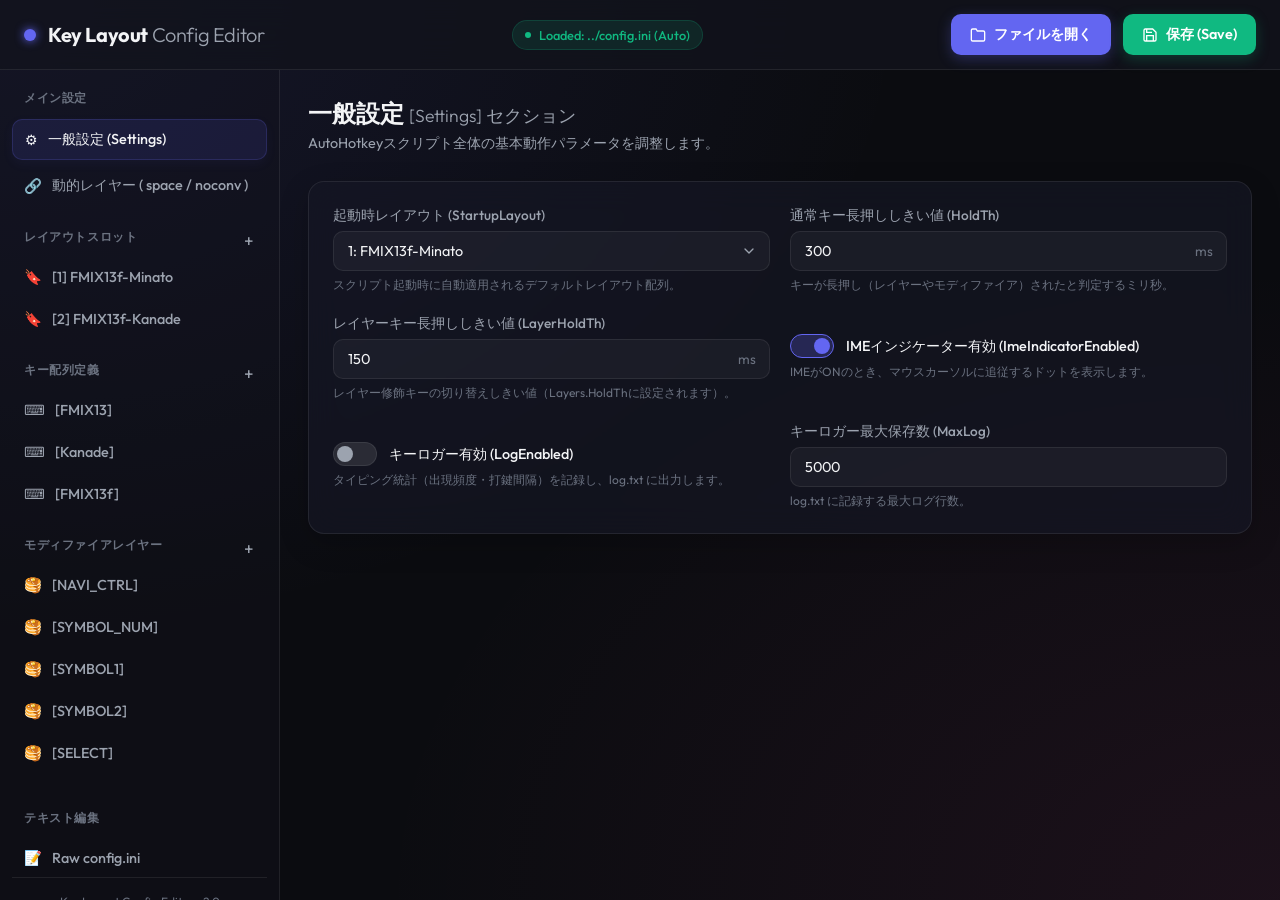
==== ui/index.html @ f4c1fbda "feat: add web-based configuration UI with INI parsing and persistence capabilities" ====
<!DOCTYPE html>
<html lang="ja">
<head>
    <meta charset="UTF-8">
    <meta name="viewport" content="width=device-width, initial-scale=1.0">
    <title>Key Layout Config Editor</title>
    <link rel="stylesheet" href="style.css">
    <!-- Google Fonts -->
    <link rel="preconnect" href="https://fonts.googleapis.com">
    <link rel="preconnect" href="https://fonts.gstatic.com" crossorigin>
    <link href="https://fonts.googleapis.com/css2?family=Outfit:wght@300;400;500;600;700&family=JetBrains+Mono:wght@400;500&display=swap" rel="stylesheet">
</head>
<body>
    <div class="app-container">
        <!-- Top Navigation Bar -->
        <header class="app-header">
            <div class="brand">
                <span class="logo-dot"></span>
                <h1>Key Layout <span>Config Editor</span></h1>
            </div>
            <div class="file-status-bar">
                <span class="status-indicator warning" id="file-status">ファイルが読み込まれていません</span>
            </div>
            <div class="actions">
                <button id="btn-open-file" class="btn primary">
                    <svg width="16" height="16" viewBox="0 0 24 24" fill="none" stroke="currentColor" stroke-width="2"><path d="M22 19a2 2 0 0 1-2 2H4a2 2 0 0 1-2-2V5a2 2 0 0 1 2-2h5l2 3h9a2 2 0 0 1 2 2z"></path></svg>
                    ファイルを開く
                </button>
                <button id="btn-save-file" class="btn success">
                    <svg width="16" height="16" viewBox="0 0 24 24" fill="none" stroke="currentColor" stroke-width="2"><path d="M19 21H5a2 2 0 0 1-2-2V5a2 2 0 0 1 2-2h11l5 5v11a2 2 0 0 1-2 2z"></path><polyline points="17 21 17 13 7 13 7 21"></polyline><polyline points="7 3 7 8 15 8"></polyline></svg>
                    保存 (Save)
                </button>
                <input type="file" id="file-input-fallback" accept=".ini" style="display: none;">
            </div>
        </header>

        <!-- Main Layout -->
        <div class="main-layout">
            <!-- Sidebar -->
            <aside class="sidebar">
                <nav class="nav-menu">
                    <div class="menu-section">
                        <h3>メイン設定</h3>
                        <a href="#settings" class="nav-item active" data-panel="panel-settings">
                            <span class="icon">⚙️</span> 一般設定 (Settings)
                        </a>
                        <a href="#dynamic-layers" class="nav-item" data-panel="panel-dynamic-layers">
                            <span class="icon">🔗</span> 動的レイヤー ( space / noconv )
                        </a>
                    </div>
                    
                    <div class="menu-section">
                        <div class="section-header">
                            <h3>レイアウトスロット</h3>
                            <button id="btn-add-layout-slot" class="btn-icon-add" title="スロットの追加">+</button>
                        </div>
                        <div id="layout-slots-list" class="slots-list">
                            <!-- Slots will be added dynamically here -->
                            <div class="no-data">ファイル未読込</div>
                        </div>
                    </div>

                    <div class="menu-section">
                        <div class="section-header">
                            <h3>キー配列定義</h3>
                            <button id="btn-add-layout" class="btn-icon-add" title="配列の追加">+</button>
                        </div>
                        <div id="key-layouts-list" class="slots-list">
                            <!-- Layout sections will be added dynamically here -->
                            <div class="no-data">ファイル未読込</div>
                        </div>
                    </div>

                    <div class="menu-section">
                        <div class="section-header">
                            <h3>モディファイアレイヤー</h3>
                            <button id="btn-add-layer" class="btn-icon-add" title="レイヤーの追加">+</button>
                        </div>
                        <div id="layer-maps-list" class="slots-list">
                            <!-- Layers will be added dynamically here -->
                            <div class="no-data">ファイル未読込</div>
                        </div>
                    </div>

                    <div class="menu-section">
                        <h3>テキスト編集</h3>
                        <a href="#raw" class="nav-item" data-panel="panel-raw">
                            <span class="icon">📝</span> Raw config.ini
                        </a>
                    </div>
                </nav>
                <div class="sidebar-footer">
                    <p>Key Layout Config Editor v2.0</p>
                </div>
            </aside>

            <!-- Content Area -->
            <main class="content-area">
                
                <!-- PANEL: General Settings -->
                <section id="panel-settings" class="content-panel active">
                    <div class="panel-header">
                        <h2>一般設定 <span>[Settings] セクション</span></h2>
                        <p>AutoHotkeyスクリプト全体の基本動作パラメータを調整します。</p>
                    </div>
                    <div class="card">
                        <div class="form-grid">
                            <div class="form-group">
                                <label for="setting-startup-layout">起動時レイアウト (StartupLayout)</label>
                                <select id="setting-startup-layout" class="form-control">
                                    <!-- Populated dynamically -->
                                </select>
                                <span class="help-text">スクリプト起動時に自動適用されるデフォルトレイアウト配列。</span>
                            </div>
                            <div class="form-group">
                                <label for="setting-hold-th">通常キー長押ししきい値 (HoldTh)</label>
                                <div class="input-with-unit">
                                    <input type="number" id="setting-hold-th" class="form-control" min="50" max="1000" step="10">
                                    <span class="unit">ms</span>
                                </div>
                                <span class="help-text">キーが長押し（レイヤーやモディファイア）されたと判定するミリ秒。</span>
                            </div>
                            <div class="form-group">
                                <label for="setting-layer-hold-th">レイヤーキー長押ししきい値 (LayerHoldTh)</label>
                                <div class="input-with-unit">
                                    <input type="number" id="setting-layer-hold-th" class="form-control" min="50" max="1000" step="10">
                                    <span class="unit">ms</span>
                                </div>
                                <span class="help-text">レイヤー修飾キーの切り替えしきい値（Layers.HoldThに設定されます）。</span>
                            </div>
                            <div class="form-group toggle-group">
                                <div class="toggle-control">
                                    <label class="switch">
                                        <input type="checkbox" id="setting-ime-indicator">
                                        <span class="slider round"></span>
                                    </label>
                                    <span class="toggle-label">IMEインジケーター有効 (ImeIndicatorEnabled)</span>
                                </div>
                                <span class="help-text">IMEがONのとき、マウスカーソルに追従するドットを表示します。</span>
                            </div>
                            <div class="form-group toggle-group">
                                <div class="toggle-control">
                                    <label class="switch">
                                        <input type="checkbox" id="setting-log-enabled">
                                        <span class="slider round"></span>
                                    </label>
                                    <span class="toggle-label">キーロガー有効 (LogEnabled)</span>
                                </div>
                                <span class="help-text">タイピング統計（出現頻度・打鍵間隔）を記録し、log.txt に出力します。</span>
                            </div>
                            <div class="form-group">
                                <label for="setting-max-log">キーロガー最大保存数 (MaxLog)</label>
                                <input type="number" id="setting-max-log" class="form-control" min="100" max="100000">
                                <span class="help-text">log.txt に記録する最大ログ行数。</span>
                            </div>
                        </div>
                    </div>
                </section>

                <!-- PANEL: Dynamic Layers -->
                <section id="panel-dynamic-layers" class="content-panel">
                    <div class="panel-header">
                        <h2>動的レイヤー設定</h2>
                        <p>[Settings] セクションでの、各モディファイアキーとカスタムレイヤーとの紐付けを設定します。</p>
                    </div>
                    <div class="card">
                        <div class="info-alert">
                            ここで設定された修飾キー（space等）を長押ししている間、割り当てられたカスタムレイヤーの配列が動的に適用されます。
                        </div>
                        <div class="table-container">
                            <table class="data-table">
                                <thead>
                                    <tr>
                                        <th>修飾キー</th>
                                        <th>割り当てカスタムレイヤー</th>
                                        <th>操作</th>
                                    </tr>
                                </thead>
                                <tbody id="dynamic-layers-table-body">
                                    <!-- Populated dynamically: space, noconv, conv, tab, f13, f14 -->
                                </tbody>
                            </table>
                        </div>
                    </div>
                </section>

                <!-- PANEL: Layout Slot Editor -->
                <section id="panel-slot" class="content-panel">
                    <div class="panel-header-action">
                        <div>
                            <h2 id="slot-title">レイアウトスロット設定</h2>
                            <p>スロットの表示名と、使用するレイアウト定義セクションを紐付けます。</p>
                        </div>
                        <button id="btn-delete-slot" class="btn danger btn-sm">このスロットを削除</button>
                    </div>

                    <div class="card">
                        <div class="form-grid">
                            <div class="form-group">
                                <label for="slot-name-input">スロット名 (Name)</label>
                                <input type="text" id="slot-name-input" class="form-control">
                                <span class="help-text">メニューやOSDに表示されるレイアウトの識別名。</span>
                            </div>
                            <div class="form-group">
                                <label for="slot-layout-select">IME OFF 時のキー配列定義 (Layout)</label>
                                <select id="slot-layout-select" class="form-control"></select>
                                <span class="help-text">英数モード（IME OFF）のときに適用されるキー配列セクション。</span>
                            </div>
                            <div class="form-group">
                                <label for="slot-layout-ime-select">IME ON 時のキー配列定義 (LayoutIME)</label>
                                <select id="slot-layout-ime-select" class="form-control"></select>
                                <span class="help-text">かな入力モード（IME ON）のときに適用されるキー配列セクション。空欄時はIME OFFと同じ定義を使用します。</span>
                            </div>
                        </div>
                    </div>
                </section>

                <!-- PANEL: Layout Config Editor -->
                <section id="panel-layout" class="content-panel">
                    <div class="panel-header-action">
                        <div>
                            <h2 id="layout-title">キー配列定義</h2>
                            <p>4段のキー配列、Shift状態の配列、同時押し（コンビネーション）などを定義します。</p>
                        </div>
                        <div class="action-buttons-group" style="display: flex; gap: 8px;">
                            <button id="btn-import-layout" class="btn secondary btn-sm">レイアウト読み込み (.klt)</button>
                            <button id="btn-export-layout" class="btn secondary btn-sm">レイアウト保存 (.klt)</button>
                            <button id="btn-delete-layout" class="btn danger btn-sm">この配列定義を削除</button>
                        </div>
                    </div>
                    <input type="file" id="layout-file-input" accept=".klt" style="display: none;">

                    <!-- Layout Info Card -->
                    <div class="card layout-info-card">
                        <div class="form-row">
                            <div class="form-group">
                                <label for="layout-section-name-input">セクション名</label>
                                <input type="text" id="layout-section-name-input" class="form-control font-mono">
                                <span class="help-text">config.ini 内のセクション名。英数字のみ。変更すると関連するスロットの紐付けも自動更新されます。</span>
                            </div>
                        </div>
                    </div>

                    <!-- Keyboard Visualizer Panel -->
                    <div class="visualizer-container">
                        <div class="visualizer-header">
                            <div class="visualizer-tabs">
                                <h3 id="visual-keyboard-sec-title" class="tab-btn active">配列プレビュー</h3>
                            </div>
                            <div class="keyboard-controls">
                                <label class="checkbox-control">
                                    <input type="checkbox" id="keyboard-shift-toggle">
                                    <span class="checkbox-label">Shift キー押下状態 (S00〜S03)</span>
                                </label>
                            </div>
                        </div>

                        <!-- Keyboard Body -->
                        <div class="keyboard-outer">
                            <div class="keyboard-mode-indicator">
                                LKey 動作モード (Mode): 
                                <select id="layout-mode-select" class="select-inline">
                                    <option value="0">Mode 0: 長押し無効 (単入力)</option>
                                    <option value="1">Mode 1: 置換モード (短押しでリマップ、長押しでShift再入力)</option>
                                    <option value="4">Mode 4: コンビネーション優先モード (短押しでリマップ、長押しで修飾)</option>
                                </select>
                            </div>
                            <div id="virtual-keyboard" class="keyboard">
                                <!-- Keyboard keys will be rendered here -->
                            </div>
                        </div>

                        <!-- Key Editor (Appears when a key is clicked) -->
                        <div class="key-editor-card card" id="key-editor">
                            <div class="key-editor-header">
                                <h3>キー設定: <span id="key-editor-physical-key">-</span></h3>
                                <span class="key-status-badge" id="key-editor-status-badge">Row Mapping</span>
                            </div>
                            <div class="key-editor-body">
                                <div class="form-group">
                                    <label for="key-mapping-value">マップ先出力 (キー名/ショートカット)</label>
                                    <div class="input-action-group">
                                        <input type="text" id="key-mapping-value" class="form-control text-center font-mono" placeholder="文字または {Left}, ^c など">
                                        <button id="btn-clear-key-mapping" class="btn secondary">クリア</button>
                                    </div>
                                    <div class="help-text">
                                        物理キーを押した際に送信するキーやコマンドを指定します。<br>
                                        例： <code>a</code> (そのまま入力), <code>{Left}</code> (矢印キー), <code>^c</code> (Ctrl+C), <code>+a</code> (Shift+A), <code>{none}</code> (無効化)
                                    </div>
                                </div>
                                <div class="override-controls">
                                    <label class="checkbox-control">
                                        <input type="checkbox" id="key-override-toggle">
                                        <span class="checkbox-label">この物理キーを個別オーバーライドする (例: <code>e=r</code>)</span>
                                    </label>
                                    <span class="help-text">行配列(L00-L03)からではなく、セクションに直接個別記述として登録します。</span>
                                </div>
                            </div>
                        </div>
                    </div>

                    <!-- Mode 4 Combinations & Layout Overrides -->
                    <div class="row-layout">
                        <!-- Mode 4 Combinations -->
                        <div class="col card flex-1">
                            <div class="card-header">
                                <h3>同時押し定義 (Combination) <span>[Mode 4用]</span></h3>
                                <button id="btn-add-combination" class="btn success btn-xs">+ 追加</button>
                            </div>
                            <div class="table-container compact">
                                <table class="data-table">
                                    <thead>
                                        <tr>
                                            <th>キーの組み合わせ (物理)</th>
                                            <th>出力文字列</th>
                                            <th>操作</th>
                                        </tr>
                                    </thead>
                                    <tbody id="combinations-table-body">
                                        <!-- Dynamic rows -->
                                    </tbody>
                                </table>
                            </div>
                        </div>

                        <!-- All Layout Key Overrides (Text representation) -->
                        <div class="col card flex-1">
                            <div class="card-header">
                                <h3>個別キー・特殊キーのオーバーライド一覧</h3>
                            </div>
                            <div class="table-container compact">
                                <table class="data-table">
                                    <thead>
                                        <tr>
                                            <th>物理キー</th>
                                            <th>状態</th>
                                            <th>マップ先</th>
                                            <th>操作</th>
                                        </tr>
                                    </thead>
                                    <tbody id="overrides-table-body">
                                        <!-- Dynamic rows -->
                                    </tbody>
                                </table>
                            </div>
                        </div>
                    </div>
                </section>

                <!-- PANEL: Layer Map Editor -->
                <section id="panel-layer" class="content-panel">
                    <div class="panel-header-action">
                        <div>
                            <h2 id="layer-title-name">モディファイアレイヤー設定</h2>
                            <p>修飾キー（F13やSpaceなど）を押し下げている間のキーリマップを定義します。</p>
                        </div>
                        <button id="btn-delete-layer" class="btn danger btn-sm">このレイヤーを削除</button>
                    </div>

                    <!-- Layer Info Card -->
                    <div class="card layout-info-card" style="margin-bottom: 20px;">
                        <div class="form-row">
                            <div class="form-group">
                                <label for="layer-section-name-input">レイヤーセクション名</label>
                                <input type="text" id="layer-section-name-input" class="form-control font-mono">
                                <span class="help-text">config.ini 内のセクション名。変更すると関連する Settings の動的レイヤー割り当ても自動更新されます。</span>
                            </div>
                        </div>
                    </div>

                    <div class="layer-editor-layout">
                        <!-- Key Maps List inside the layer -->
                        <div class="card flex-1">
                            <div class="card-header">
                                <h3>キーマッピング一覧</h3>
                                <button id="btn-add-layer-map" class="btn success btn-xs">+ 追加</button>
                            </div>
                            <div class="table-container">
                                <table class="data-table">
                                    <thead>
                                        <tr>
                                            <th>物理キー (QWERTY)</th>
                                            <th>送信キー・マクロ</th>
                                            <th>操作</th>
                                        </tr>
                                    </thead>
                                    <tbody id="layer-maps-table-body">
                                        <!-- Dynamic rows -->
                                    </tbody>
                                </table>
                            </div>
                        </div>

                        <!-- Keyboard helper for visual mapping -->
                        <div class="card flex-1">
                            <div class="card-header">
                                <h3>キー配置プレビュー (レイヤー適用時)</h3>
                            </div>
                            <p class="help-text">レイヤー適用時のキー割り当てを可視化します。キーをクリックするとマッピングを即座に作成/編集できます。</p>
                            <div id="layer-virtual-keyboard" class="keyboard compact-keyboard">
                                <!-- Rendered dynamically -->
                            </div>
                        </div>
                    </div>
                </section>

                <!-- PANEL: Raw text config.ini -->
                <section id="panel-raw" class="content-panel">
                    <div class="panel-header">
                        <h2>Raw config.ini エディタ</h2>
                        <p>設定ファイルの生のテキストデータを直接表示・編集できます。</p>
                    </div>
                    <div class="card flex-fill-column">
                        <textarea id="raw-textarea" class="font-mono raw-editor" spellcheck="false" placeholder="config.ini のテキストがここに表示されます..."></textarea>
                        <div class="raw-actions">
                            <button id="btn-apply-raw" class="btn primary">変更をビジュアル表示に適用</button>
                            <span class="help-text">※ ここでの編集内容は、「適用」ボタンを押すとUI上に反映されます。</span>
                        </div>
                    </div>
                </section>

            </main>
        </div>
    </div>

    <!-- MODAL: Add Layout Slot -->
    <div class="modal-backdrop" id="modal-add-layout-slot">
        <div class="modal">
            <div class="modal-header">
                <h3>レイアウトスロットの追加</h3>
                <span class="modal-close" onclick="closeModal('modal-add-layout-slot')">&times;</span>
            </div>
            <div class="modal-body">
                <div class="form-group">
                    <label for="add-slot-name">スロット表示名</label>
                    <input type="text" id="add-slot-name" class="form-control" placeholder="例: Qwerty (Custom)">
                </div>
                <div class="form-group">
                    <label for="add-slot-layout">IME OFF用レイアウト配列定義</label>
                    <select id="add-slot-layout" class="form-control">
                        <!-- Populated with Layout sections -->
                    </select>
                </div>
                <div class="form-group">
                    <label for="add-slot-layout-ime">IME ON用レイアウト配列定義（任意）</label>
                    <select id="add-slot-layout-ime" class="form-control">
                        <!-- Populated with Layout sections -->
                    </select>
                </div>
            </div>
            <div class="modal-footer">
                <button class="btn secondary" onclick="closeModal('modal-add-layout-slot')">キャンセル</button>
                <button class="btn success" id="btn-add-layout-slot-confirm">追加する</button>
            </div>
        </div>
    </div>

    <!-- MODAL: Add Layout Section -->
    <div class="modal-backdrop" id="modal-add-layout">
        <div class="modal">
            <div class="modal-header">
                <h3>新規キー配列定義の追加</h3>
                <span class="modal-close" onclick="closeModal('modal-add-layout')">&times;</span>
            </div>
            <div class="modal-body">
                <div class="form-group">
                    <label for="add-layout-section-name">レイアウトセクション名</label>
                    <input type="text" id="add-layout-section-name" class="form-control" placeholder="例: CustomLayout">
                    <span class="help-text">config.ini 内でキーマップ定義を保存するセクション名です（アルファベットのみ）。</span>
                </div>
                <div class="form-group">
                    <label for="add-layout-template">初期配置テンプレート</label>
                    <select id="add-layout-template" class="form-control">
                        <option value="qwerty">Qwerty配列</option>
                        <option value="fmix13">FMIX13 配列風 (JIS)</option>
                        <option value="kanade">かな入力 (Kanade) 風</option>
                    </select>
                </div>
            </div>
            <div class="modal-footer">
                <button class="btn secondary" onclick="closeModal('modal-add-layout')">キャンセル</button>
                <button class="btn success" id="btn-add-layout-confirm">追加する</button>
            </div>
        </div>
    </div>

    <!-- MODAL: Add Custom Layer -->
    <div class="modal-backdrop" id="modal-add-layer">
        <div class="modal">
            <div class="modal-header">
                <h3>新規カスタムレイヤーの追加</h3>
                <span class="modal-close" onclick="closeModal('modal-add-layer')">&times;</span>
            </div>
            <div class="modal-body">
                <div class="form-group">
                    <label for="add-layer-name">レイヤーセクション名</label>
                    <input type="text" id="add-layer-name" class="form-control" placeholder="例: MY_NAV_LAYER">
                    <span class="help-text"><code>[Settings]</code> で割り当てたり、レイアウトから参照したりできるセクション名になります。</span>
                </div>
                <div class="form-group">
                    <label for="add-layer-template">初期マッピングテンプレート</label>
                    <select id="add-layer-template" class="form-control">
                        <option value="empty">空のレイヤー</option>
                        <option value="navi">NAVI_CTRL (h,j,k,l=カーソル等)</option>
                        <option value="shortcut">SHORTCUT_CTRL (a,s,c,v=コピペ等)</option>
                    </select>
                </div>
            </div>
            <div class="modal-footer">
                <button class="btn secondary" onclick="closeModal('modal-add-layer')">キャンセル</button>
                <button class="btn success" id="btn-add-layer-confirm">追加する</button>
            </div>
        </div>
    </div>

    <!-- MODAL: Add Combination Key -->
    <div class="modal-backdrop" id="modal-add-combination">
        <div class="modal">
            <div class="modal-header">
                <h3>同時押し定義の追加</h3>
                <span class="modal-close" onclick="closeModal('modal-add-combination')">&times;</span>
            </div>
            <div class="modal-body">
                <div class="form-row">
                    <div class="form-group flex-1">
                        <label for="add-comb-key1">修飾キー (物理)</label>
                        <select id="add-comb-key1" class="form-control font-mono">
                            <!-- Populated with lowercase physical keys -->
                        </select>
                    </div>
                    <div class="plus-sign">+</div>
                    <div class="form-group flex-1">
                        <label for="add-comb-key2">対象キー (物理)</label>
                        <select id="add-comb-key2" class="form-control font-mono">
                            <!-- Populated with lowercase physical keys -->
                        </select>
                    </div>
                </div>
                <div class="form-group mt-3">
                    <label for="add-comb-value">出力文字列</label>
                    <input type="text" id="add-comb-value" class="form-control font-mono" placeholder="例: areru">
                    <span class="help-text">同時押しされた際に送信する単語やマクロです。</span>
                </div>
            </div>
            <div class="modal-footer">
                <button class="btn secondary" onclick="closeModal('modal-add-combination')">キャンセル</button>
                <button class="btn success" id="btn-add-combination-confirm">追加する</button>
            </div>
        </div>
    </div>

    <script src="app.js"></script>
</body>
</html>
---- ui/style.css ----
/* ============================================================================
   DESIGN SYSTEM & CSS VARIABLES
   ============================================================================ */
:root {
    /* Color Palette */
    --bg-main: #0b0c10;
    --bg-surface: #12131c;
    --bg-card: rgba(22, 24, 38, 0.65);
    --border-color: rgba(255, 255, 255, 0.08);
    --border-glow: rgba(99, 102, 241, 0.2);
    
    --text-primary: #f3f4f6;
    --text-secondary: #9ca3af;
    --text-muted: #6b7280;
    
    --color-primary: #6366f1; /* Indigo */
    --color-primary-hover: #4f46e5;
    --color-primary-glow: rgba(99, 102, 241, 0.4);
    
    --color-success: #10b981; /* Emerald */
    --color-success-hover: #059669;
    --color-success-glow: rgba(16, 185, 129, 0.3);
    
    --color-danger: #ef4444; /* Rose */
    --color-danger-hover: #dc2626;
    --color-danger-glow: rgba(239, 68, 68, 0.3);
    
    --color-warning: #f59e0b; /* Amber */
    
    --font-sans: 'Outfit', 'Segoe UI', system-ui, -apple-system, sans-serif;
    --font-mono: 'JetBrains Mono', 'Courier New', Courier, monospace;
    
    /* Layout Variables */
    --sidebar-width: 280px;
    --header-height: 70px;
    --radius-sm: 6px;
    --radius-md: 10px;
    --radius-lg: 16px;
    --transition-speed: 0.2s;
    --backdrop-blur: 16px;
}

/* ============================================================================
   BASE STYLES
   ============================================================================ */
* {
    box-sizing: border-box;
    margin: 0;
    padding: 0;
}

body {
    font-family: var(--font-sans);
    background-color: var(--bg-main);
    color: var(--text-primary);
    overflow: hidden;
    height: 100vh;
    width: 100vw;
    -webkit-font-smoothing: antialiased;
    background-image: 
        radial-gradient(at 0% 0%, rgba(99, 102, 241, 0.12) 0px, transparent 50%),
        radial-gradient(at 100% 100%, rgba(236, 72, 153, 0.08) 0px, transparent 50%);
}

a {
    color: inherit;
    text-decoration: none;
}

input, select, textarea, button {
    font-family: inherit;
    color: inherit;
}

code, .font-mono {
    font-family: var(--font-mono);
    font-size: 0.9em;
    background-color: rgba(255, 255, 255, 0.06);
    padding: 2px 6px;
    border-radius: var(--radius-sm);
    color: #e0e7ff;
}

/* Custom Scrollbar */
::-webkit-scrollbar {
    width: 8px;
    height: 8px;
}

::-webkit-scrollbar-track {
    background: transparent;
}

::-webkit-scrollbar-thumb {
    background: rgba(255, 255, 255, 0.12);
    border-radius: 4px;
}

::-webkit-scrollbar-thumb:hover {
    background: rgba(255, 255, 255, 0.25);
}

/* ============================================================================
   LAYOUT & CONTAINER
   ============================================================================ */
.app-container {
    display: flex;
    flex-direction: column;
    height: 100vh;
    width: 100vw;
}

/* Header */
.app-header {
    height: var(--header-height);
    background-color: rgba(18, 19, 28, 0.8);
    backdrop-filter: blur(var(--backdrop-blur));
    border-bottom: 1px solid var(--border-color);
    display: flex;
    align-items: center;
    justify-content: space-between;
    padding: 0 24px;
    z-index: 10;
}

.brand {
    display: flex;
    align-items: center;
    gap: 12px;
}

.logo-dot {
    width: 12px;
    height: 12px;
    background-color: var(--color-primary);
    border-radius: 50%;
    box-shadow: 0 0 10px var(--color-primary);
}

.brand h1 {
    font-size: 1.25rem;
    font-weight: 700;
    letter-spacing: -0.02em;
}

.brand h1 span {
    font-weight: 300;
    color: var(--text-secondary);
}

.file-status-bar {
    display: flex;
    align-items: center;
}

.status-indicator {
    padding: 6px 12px;
    border-radius: 20px;
    font-size: 0.8rem;
    font-weight: 500;
    display: flex;
    align-items: center;
    gap: 8px;
}

.status-indicator.warning {
    background-color: rgba(245, 158, 11, 0.12);
    color: var(--color-warning);
    border: 1px solid rgba(245, 158, 11, 0.2);
}

.status-indicator.success {
    background-color: rgba(16, 185, 129, 0.12);
    color: var(--color-success);
    border: 1px solid rgba(16, 185, 129, 0.2);
}

.status-indicator::before {
    content: '';
    width: 6px;
    height: 6px;
    border-radius: 50%;
    background-color: currentColor;
}

.actions {
    display: flex;
    gap: 12px;
}

/* Main Layout */
.main-layout {
    display: flex;
    flex: 1;
    overflow: hidden;
}

/* Sidebar */
.sidebar {
    width: var(--sidebar-width);
    background-color: rgba(18, 19, 28, 0.4);
    border-right: 1px solid var(--border-color);
    display: flex;
    flex-direction: column;
    overflow-y: auto;
    padding: 20px 12px;
}

.nav-menu {
    display: flex;
    flex-direction: column;
    gap: 24px;
    flex: 1;
}

.menu-section {
    display: flex;
    flex-direction: column;
    gap: 6px;
}

.menu-section h3 {
    font-size: 0.75rem;
    font-weight: 600;
    color: var(--text-muted);
    text-transform: uppercase;
    letter-spacing: 0.05em;
    padding: 0 12px 6px 12px;
}

.section-header {
    display: flex;
    justify-content: space-between;
    align-items: center;
    padding-right: 8px;
}

.btn-icon-add {
    background: transparent;
    border: none;
    color: var(--text-secondary);
    font-size: 1.1rem;
    cursor: pointer;
    width: 20px;
    height: 20px;
    display: flex;
    align-items: center;
    justify-content: center;
    border-radius: 50%;
    transition: background var(--transition-speed);
}

.btn-icon-add:hover {
    background-color: rgba(255, 255, 255, 0.08);
    color: var(--text-primary);
}

.nav-item {
    display: flex;
    align-items: center;
    gap: 10px;
    padding: 10px 12px;
    border-radius: var(--radius-md);
    font-size: 0.9rem;
    font-weight: 500;
    color: var(--text-secondary);
    transition: all var(--transition-speed);
}

.nav-item:hover {
    color: var(--text-primary);
    background-color: rgba(255, 255, 255, 0.04);
}

.nav-item.active {
    color: var(--text-primary);
    background-color: rgba(99, 102, 241, 0.12);
    border: 1px solid rgba(99, 102, 241, 0.2);
    box-shadow: 0 4px 12px rgba(99, 102, 241, 0.06);
}

.slots-list {
    display: flex;
    flex-direction: column;
    gap: 4px;
    max-height: 220px;
    overflow-y: auto;
    padding-right: 4px;
}

.slots-list .no-data {
    font-size: 0.8rem;
    color: var(--text-muted);
    padding: 8px 12px;
    font-style: italic;
}

.sidebar-footer {
    padding-top: 16px;
    border-top: 1px solid var(--border-color);
    font-size: 0.75rem;
    color: var(--text-muted);
    text-align: center;
}

/* Content Area */
.content-area {
    flex: 1;
    overflow-y: auto;
    padding: 28px;
    display: flex;
    flex-direction: column;
    gap: 24px;
}

/* ============================================================================
   PANELS & COMPONENTS
   ============================================================================ */
.content-panel {
    display: none;
    flex-direction: column;
    gap: 20px;
}

.content-panel.active {
    display: flex;
}

.flex-fill-column {
    display: flex;
    flex-direction: column;
    flex: 1;
    min-height: 0;
}

.panel-header {
    margin-bottom: 8px;
}

.panel-header-action {
    display: flex;
    justify-content: space-between;
    align-items: flex-start;
    margin-bottom: 8px;
}

.panel-header h2, .panel-header-action h2 {
    font-size: 1.5rem;
    font-weight: 700;
    margin-bottom: 4px;
}

.panel-header h2 span, .panel-header-action h2 span {
    font-weight: 300;
    color: var(--text-secondary);
    font-size: 1.1rem;
}

.panel-header p, .panel-header-action p {
    font-size: 0.9rem;
    color: var(--text-secondary);
}

/* Card */
.card {
    background-color: var(--bg-card);
    backdrop-filter: blur(var(--backdrop-blur));
    border: 1px solid var(--border-color);
    border-radius: var(--radius-lg);
    padding: 24px;
    box-shadow: 0 10px 30px rgba(0, 0, 0, 0.2);
}

.card-header {
    display: flex;
    justify-content: space-between;
    align-items: center;
    margin-bottom: 16px;
    padding-bottom: 12px;
    border-bottom: 1px solid var(--border-color);
}

.card-header h3 {
    font-size: 1rem;
    font-weight: 600;
}

.card-header h3 span {
    font-weight: 300;
    font-size: 0.85rem;
    color: var(--text-secondary);
}

/* Forms */
.form-grid {
    display: grid;
    grid-template-columns: repeat(auto-fill, minmax(320px, 1fr));
    gap: 20px;
}

.form-row {
    display: flex;
    gap: 20px;
    margin-bottom: 16px;
}

.form-row .form-group {
    flex: 1;
}

.form-group {
    display: flex;
    flex-direction: column;
    gap: 6px;
}

.form-group.mt-3 {
    margin-top: 12px;
}

label {
    font-size: 0.85rem;
    font-weight: 500;
    color: var(--text-secondary);
}

.form-control {
    background-color: rgba(255, 255, 255, 0.04);
    border: 1px solid var(--border-color);
    border-radius: var(--radius-md);
    padding: 10px 14px;
    font-size: 0.9rem;
    transition: all var(--transition-speed);
}

.form-control:focus {
    outline: none;
    border-color: var(--color-primary);
    background-color: rgba(255, 255, 255, 0.08);
    box-shadow: 0 0 0 3px var(--border-glow);
}

select.form-control {
    cursor: pointer;
    appearance: none;
    background-image: url("data:image/svg+xml,%3Csvg xmlns='http://www.w3.org/2000/svg' width='24' height='24' viewBox='0 0 24 24' fill='none' stroke='%239ca3af' stroke-width='2' stroke-linecap='round' stroke-linejoin='round'%3E%3Cpolyline points='6 9 12 15 18 9'%3E%3C/polyline%3E%3C/svg%3E");
    background-repeat: no-repeat;
    background-position: right 12px center;
    background-size: 16px;
    padding-right: 40px;
}

.input-with-unit {
    display: flex;
    align-items: center;
    position: relative;
}

.input-with-unit .form-control {
    width: 100%;
    padding-right: 40px;
}

.input-with-unit .unit {
    position: absolute;
    right: 14px;
    font-size: 0.85rem;
    color: var(--text-muted);
}

.help-text {
    font-size: 0.75rem;
    color: var(--text-muted);
    line-height: 1.4;
}

/* Switches & Toggles */
.toggle-group {
    justify-content: center;
}

.toggle-control {
    display: flex;
    align-items: center;
    gap: 12px;
}

.toggle-label {
    font-size: 0.9rem;
    font-weight: 500;
}

.switch {
    position: relative;
    display: inline-block;
    width: 44px;
    height: 24px;
}

.switch input {
    opacity: 0;
    width: 0;
    height: 0;
}

.slider {
    position: absolute;
    cursor: pointer;
    top: 0;
    left: 0;
    right: 0;
    bottom: 0;
    background-color: rgba(255, 255, 255, 0.1);
    transition: .3s;
    border: 1px solid var(--border-color);
}

.slider:before {
    position: absolute;
    content: "";
    height: 16px;
    width: 16px;
    left: 3px;
    bottom: 3px;
    background-color: var(--text-secondary);
    transition: .3s;
}

input:checked + .slider {
    background-color: rgba(99, 102, 241, 0.25);
    border-color: var(--color-primary);
}

input:checked + .slider:before {
    transform: translateX(20px);
    background-color: var(--color-primary);
}

.slider.round {
    border-radius: 24px;
}

.slider.round:before {
    border-radius: 50%;
}

/* Buttons */
.btn {
    display: inline-flex;
    align-items: center;
    justify-content: center;
    gap: 8px;
    font-size: 0.9rem;
    font-weight: 600;
    padding: 10px 18px;
    border-radius: var(--radius-md);
    border: 1px solid transparent;
    cursor: pointer;
    transition: all var(--transition-speed);
}

.btn:disabled {
    opacity: 0.4;
    cursor: not-allowed;
}

.btn.primary {
    background-color: var(--color-primary);
    color: #ffffff;
    box-shadow: 0 4px 14px rgba(99, 102, 241, 0.3);
}

.btn.primary:not(:disabled):hover {
    background-color: var(--color-primary-hover);
    box-shadow: 0 4px 20px rgba(99, 102, 241, 0.5);
}

.btn.success {
    background-color: var(--color-success);
    color: #ffffff;
    box-shadow: 0 4px 14px rgba(16, 185, 129, 0.25);
}

.btn.success:not(:disabled):hover {
    background-color: var(--color-success-hover);
    box-shadow: 0 4px 20px rgba(16, 185, 129, 0.4);
}

.btn.danger {
    background-color: var(--color-danger);
    color: #ffffff;
    box-shadow: 0 4px 14px rgba(239, 68, 68, 0.25);
}

.btn.danger:not(:disabled):hover {
    background-color: var(--color-danger-hover);
    box-shadow: 0 4px 20px rgba(239, 68, 68, 0.4);
}

.btn.secondary {
    background-color: rgba(255, 255, 255, 0.06);
    border: 1px solid var(--border-color);
    color: var(--text-primary);
}

.btn.secondary:not(:disabled):hover {
    background-color: rgba(255, 255, 255, 0.12);
}

.btn-sm {
    padding: 6px 12px;
    font-size: 0.8rem;
    border-radius: var(--radius-sm);
}

.btn-xs {
    padding: 4px 8px;
    font-size: 0.75rem;
    border-radius: var(--radius-sm);
}

.plus-sign {
    display: flex;
    align-items: center;
    justify-content: center;
    font-size: 1.5rem;
    color: var(--text-muted);
}

.select-inline {
    background-color: rgba(255, 255, 255, 0.08);
    border: 1px solid var(--border-color);
    border-radius: var(--radius-sm);
    padding: 2px 6px;
    color: var(--color-primary);
    font-weight: 500;
    cursor: pointer;
}

/* Input Action Group */
.input-action-group {
    display: flex;
    gap: 10px;
}

.input-action-group .form-control {
    flex: 1;
}

/* Alerts */
.info-alert {
    background-color: rgba(99, 102, 241, 0.08);
    border: 1px solid rgba(99, 102, 241, 0.2);
    color: #e0e7ff;
    padding: 12px 16px;
    border-radius: var(--radius-md);
    font-size: 0.85rem;
    line-height: 1.5;
}

/* ============================================================================
   TABLE STYLES
   ============================================================================ */
.table-container {
    overflow-x: auto;
    border-radius: var(--radius-md);
    border: 1px solid var(--border-color);
    background-color: rgba(0, 0, 0, 0.15);
}

.data-table {
    width: 100%;
    border-collapse: collapse;
    text-align: left;
    font-size: 0.9rem;
}

.data-table th, .data-table td {
    padding: 12px 16px;
    border-bottom: 1px solid var(--border-color);
}

.data-table th {
    background-color: rgba(255, 255, 255, 0.02);
    font-weight: 600;
    color: var(--text-secondary);
    font-size: 0.8rem;
    text-transform: uppercase;
    letter-spacing: 0.05em;
}

.data-table tbody tr:hover {
    background-color: rgba(255, 255, 255, 0.02);
}

.table-container.compact .data-table th, 
.table-container.compact .data-table td {
    padding: 8px 12px;
}

/* ============================================================================
   KEYBOARD VISUALIZER
   ============================================================================ */
.visualizer-container {
    display: flex;
    flex-direction: column;
    gap: 16px;
}

.visualizer-header {
    display: flex;
    justify-content: space-between;
    align-items: center;
    border-bottom: 1px solid var(--border-color);
    padding-bottom: 10px;
}

.visualizer-tabs {
    display: flex;
    gap: 8px;
}

.tab-btn {
    background: transparent;
    border: none;
    color: var(--text-secondary);
    font-size: 0.9rem;
    font-weight: 500;
    padding: 8px 16px;
    cursor: pointer;
    border-radius: var(--radius-md);
    transition: all var(--transition-speed);
}

.tab-btn:hover {
    color: var(--text-primary);
    background-color: rgba(255, 255, 255, 0.04);
}

.tab-btn.active {
    color: var(--color-primary);
    background-color: rgba(99, 102, 241, 0.12);
    border: 1px solid rgba(99, 102, 241, 0.2);
}

.checkbox-control {
    display: inline-flex;
    align-items: center;
    gap: 8px;
    cursor: pointer;
    user-select: none;
}

.checkbox-control input {
    cursor: pointer;
    accent-color: var(--color-primary);
}

.checkbox-label {
    font-size: 0.85rem;
    color: var(--text-secondary);
}

.keyboard-outer {
    background-color: rgba(0, 0, 0, 0.2);
    border: 1px solid var(--border-color);
    border-radius: var(--radius-lg);
    padding: 24px;
    display: flex;
    flex-direction: column;
    gap: 16px;
    align-items: center;
}

.keyboard-mode-indicator {
    font-size: 0.8rem;
    color: var(--text-secondary);
    width: 100%;
    text-align: left;
    display: flex;
    gap: 8px;
    align-items: center;
}

.keyboard {
    display: flex;
    flex-direction: column;
    gap: 6px;
    width: 100%;
    max-width: 900px;
    user-select: none;
}

.keyboard-row {
    display: flex;
    gap: 6px;
    width: 100%;
}

/* Row Stagger offsets */
.keyboard-row-0 {
    margin-left: 0;
}
.keyboard-row-1 {
    margin-left: 18px;
}
.keyboard-row-2 {
    margin-left: 28px;
}
.keyboard-row-3 {
    margin-left: 42px;
}

.keycap {
    height: 52px;
    width: 1fr;
    flex: 1;
    background: rgba(255, 255, 255, 0.04);
    border: 1px solid rgba(255, 255, 255, 0.08);
    border-radius: var(--radius-md);
    position: relative;
    cursor: pointer;
    display: flex;
    flex-direction: column;
    justify-content: center;
    align-items: center;
    transition: all 0.15s ease;
    min-width: 32px;
}

.keycap:hover {
    background: rgba(255, 255, 255, 0.08);
    border-color: rgba(255, 255, 255, 0.2);
    transform: translateY(-2px);
    box-shadow: 0 4px 10px rgba(0, 0, 0, 0.3);
}

.keycap.active {
    background: rgba(99, 102, 241, 0.15);
    border-color: var(--color-primary);
    box-shadow: 0 0 12px var(--border-glow);
}

.key-physical {
    position: absolute;
    top: 4px;
    left: 6px;
    font-size: 0.65rem;
    color: var(--text-muted);
    font-weight: 500;
}

.key-mapped {
    font-size: 0.95rem;
    font-weight: 600;
    color: var(--text-primary);
    letter-spacing: -0.01em;
}

.keycap.special-key {
    background: rgba(255, 255, 255, 0.02);
}

.keycap.has-override {
    border-bottom: 2px solid var(--color-primary);
}

.keycap.is-empty {
    opacity: 0.55;
}

.keycap.is-empty .key-mapped {
    font-style: italic;
    font-weight: 300;
    font-size: 0.8rem;
    color: var(--text-muted);
}

/* Key Editor Details */
.key-editor-card {
    border-left: 4px solid var(--color-primary);
    animation: slideIn 0.2s ease-out;
}

.key-editor-header {
    display: flex;
    justify-content: space-between;
    align-items: center;
    margin-bottom: 12px;
}

.key-editor-header h3 {
    font-size: 1rem;
    font-weight: 600;
}

.key-editor-header h3 span {
    color: var(--color-primary);
    font-family: var(--font-mono);
}

.key-status-badge {
    padding: 2px 8px;
    border-radius: 4px;
    font-size: 0.7rem;
    font-weight: 500;
    background-color: rgba(255, 255, 255, 0.08);
    border: 1px solid var(--border-color);
}

.key-status-badge.override {
    background-color: rgba(99, 102, 241, 0.1);
    border-color: rgba(99, 102, 241, 0.2);
    color: #a5b4fc;
}

.override-controls {
    margin-top: 12px;
    padding-top: 12px;
    border-top: 1px solid var(--border-color);
    display: flex;
    flex-direction: column;
    gap: 4px;
}

/* Row-layout (columns side by side) */
.row-layout {
    display: flex;
    gap: 20px;
}

.col {
    flex: 1;
}

.flex-1 {
    flex: 1;
}


/* Compact layout style */
.compact-keyboard .keycap {
    height: 40px;
    font-size: 0.85rem;
}

.compact-keyboard .key-mapped {
    font-size: 0.85rem;
}

.layer-editor-layout {
    display: flex;
    gap: 20px;
}

/* ============================================================================
   RAW EDITOR
   ============================================================================ */
.raw-editor {
    flex: 1;
    width: 100%;
    height: 480px;
    background-color: rgba(0, 0, 0, 0.4);
    border: 1px solid var(--border-color);
    border-radius: var(--radius-md);
    color: #e0e7ff;
    padding: 16px;
    resize: none;
    font-size: 0.85rem;
    line-height: 1.5;
}

.raw-editor:focus {
    outline: none;
    border-color: var(--color-primary);
}

.raw-actions {
    display: flex;
    align-items: center;
    gap: 16px;
    margin-top: 14px;
}

/* ============================================================================
   MODALS
   ============================================================================ */
.modal-backdrop {
    position: fixed;
    top: 0;
    left: 0;
    right: 0;
    bottom: 0;
    background-color: rgba(0, 0, 0, 0.6);
    backdrop-filter: blur(8px);
    z-index: 100;
    display: none;
    align-items: center;
    justify-content: center;
}

.modal-backdrop.show {
    display: flex;
}

.modal {
    background-color: var(--bg-surface);
    border: 1px solid rgba(255, 255, 255, 0.12);
    border-radius: var(--radius-lg);
    width: 100%;
    max-width: 500px;
    box-shadow: 0 20px 40px rgba(0, 0, 0, 0.5);
    display: flex;
    flex-direction: column;
    animation: scaleUp 0.2s ease-out;
}

.modal-header {
    padding: 16px 20px;
    border-bottom: 1px solid var(--border-color);
    display: flex;
    justify-content: space-between;
    align-items: center;
}

.modal-header h3 {
    font-size: 1.1rem;
    font-weight: 600;
}

.modal-close {
    font-size: 1.5rem;
    font-weight: 300;
    cursor: pointer;
    color: var(--text-secondary);
    transition: color var(--transition-speed);
}

.modal-close:hover {
    color: var(--text-primary);
}

.modal-body {
    padding: 20px;
    display: flex;
    flex-direction: column;
    gap: 16px;
}

.modal-footer {
    padding: 16px 20px;
    border-top: 1px solid var(--border-color);
    display: flex;
    justify-content: flex-end;
    gap: 12px;
}

/* ============================================================================
   ANIMATIONS
   ============================================================================ */
@keyframes slideIn {
    from {
        opacity: 0;
        transform: translateY(10px);
    }
    to {
        opacity: 1;
        transform: translateY(0);
    }
}

@keyframes scaleUp {
    from {
        opacity: 0;
        transform: scale(0.95);
    }
    to {
        opacity: 1;
        transform: scale(1);
    }
}
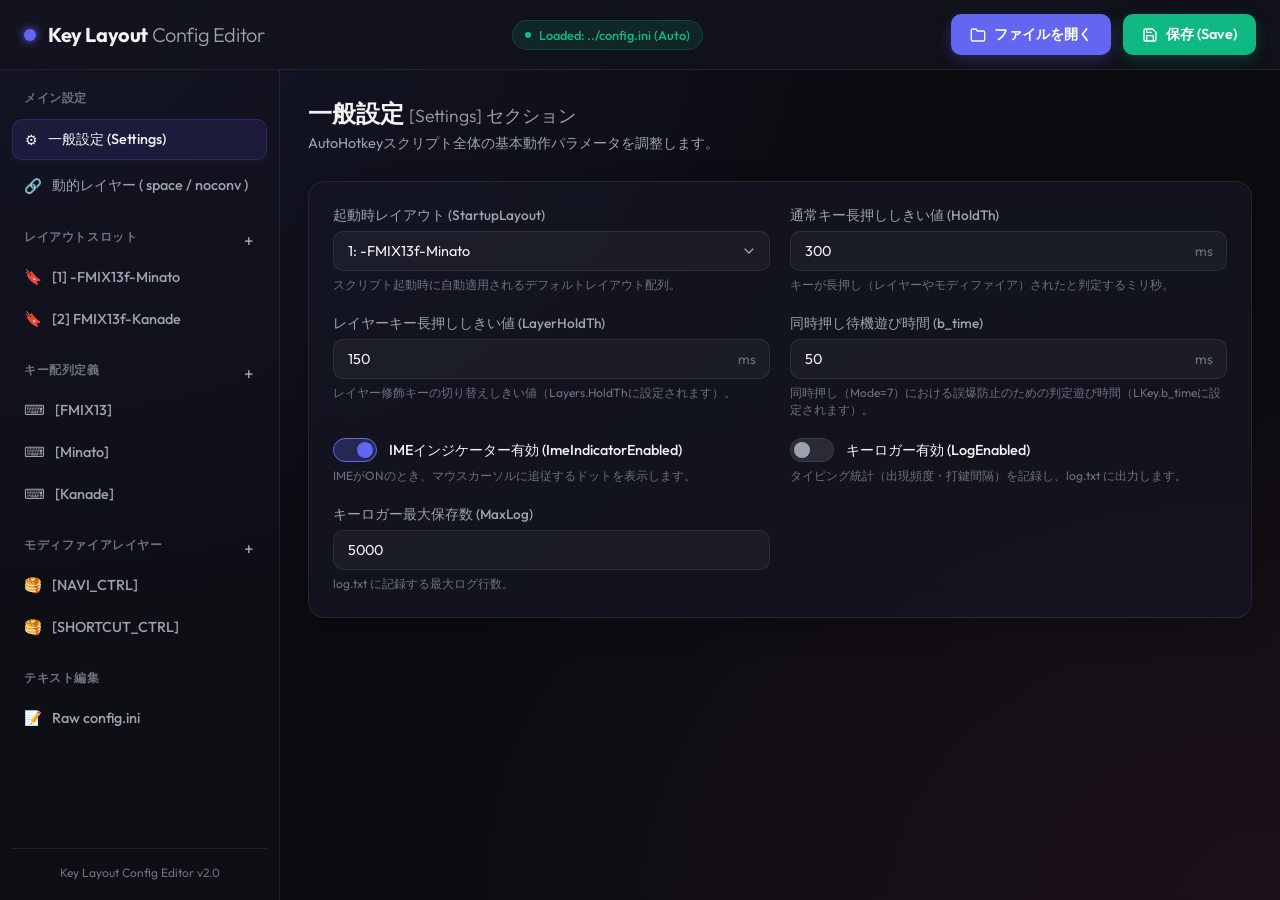
==== commit 054409c1: "feat: introduce INI management UI and add b_time configuration parameter" ====
--- a/ui/index.html
+++ b/ui/index.html
@@ -128,6 +128,14 @@
                                 </div>
                                 <span class="help-text">レイヤー修飾キーの切り替えしきい値（Layers.HoldThに設定されます）。</span>
                             </div>
+                            <div class="form-group">
+                                <label for="setting-b-time">同時押し待機遊び時間 (b_time)</label>
+                                <div class="input-with-unit">
+                                    <input type="number" id="setting-b-time" class="form-control" min="0" max="500" step="5">
+                                    <span class="unit">ms</span>
+                                </div>
+                                <span class="help-text">同時押し（Mode=7）における誤爆防止のための判定遊び時間（LKey.b_timeに設定されます）。</span>
+                            </div>
                             <div class="form-group toggle-group">
                                 <div class="toggle-control">
                                     <label class="switch">
@@ -263,6 +271,7 @@
                                     <option value="0">Mode 0: 長押し無効 (単入力)</option>
                                     <option value="1">Mode 1: 置換モード (短押しでリマップ、長押しでShift再入力)</option>
                                     <option value="4">Mode 4: コンビネーション優先モード (短押しでリマップ、長押しで修飾)</option>
+                                    <option value="7">Mode 7: コンビネーション優先モード (誤爆防止・タイミング制御付き)</option>
                                 </select>
                             </div>
                             <div id="virtual-keyboard" class="keyboard">
@@ -304,7 +313,7 @@
                         <!-- Mode 4 Combinations -->
                         <div class="col card flex-1">
                             <div class="card-header">
-                                <h3>同時押し定義 (Combination) <span>[Mode 4用]</span></h3>
+                                <h3>同時押し定義 (Combination) <span>[Mode 4/7用]</span></h3>
                                 <button id="btn-add-combination" class="btn success btn-xs">+ 追加</button>
                             </div>
                             <div class="table-container compact">
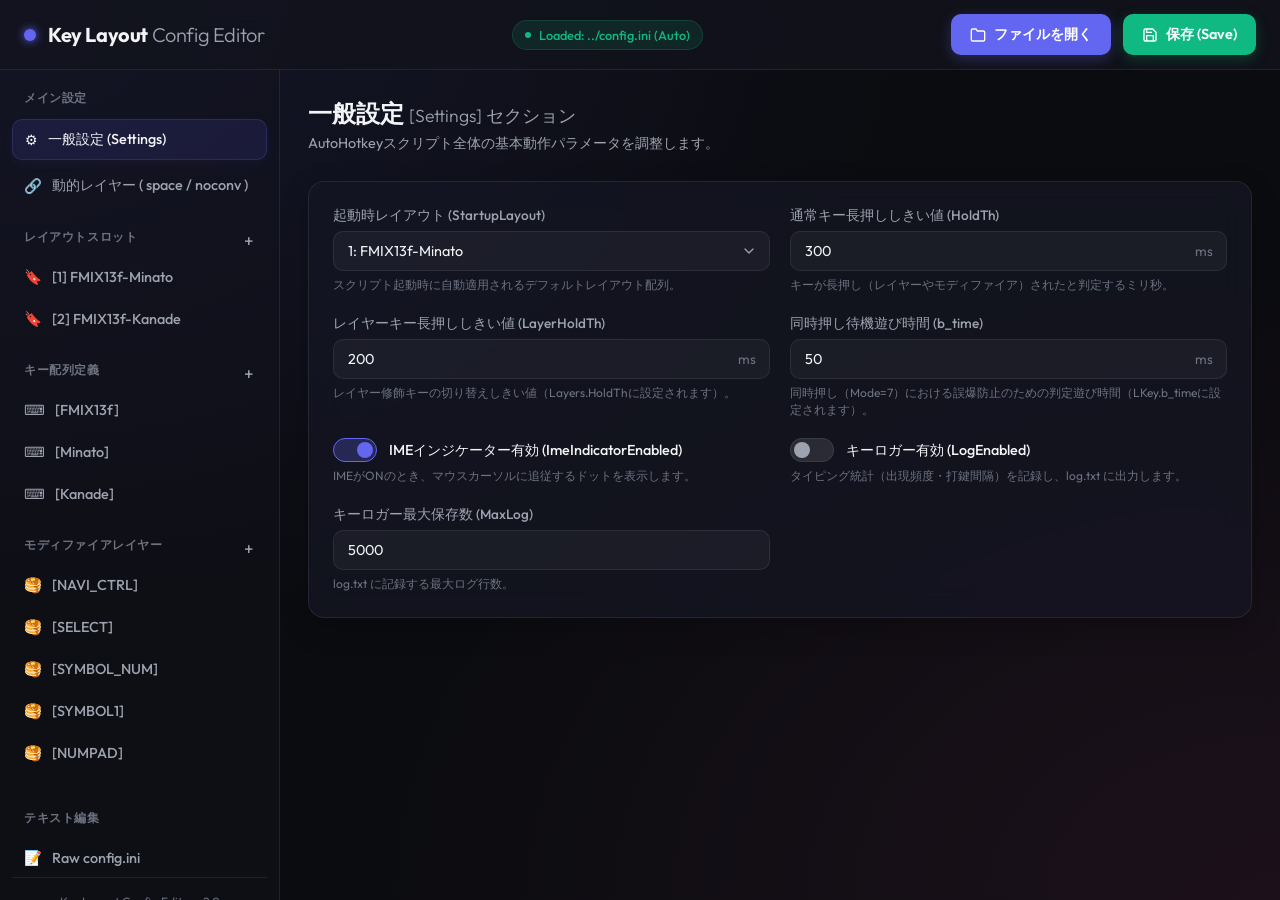
==== commit 53671624: "feat: implement UI for sands script and update logic to support interface integration" ====
--- a/ui/index.html
+++ b/ui/index.html
@@ -241,77 +241,62 @@
                     <!-- Layout Info Card -->
                     <div class="card layout-info-card">
                         <div class="form-row">
-                            <div class="form-group">
+                            <div class="form-group flex-1">
                                 <label for="layout-section-name-input">セクション名</label>
                                 <input type="text" id="layout-section-name-input" class="form-control font-mono">
                                 <span class="help-text">config.ini 内のセクション名。英数字のみ。変更すると関連するスロットの紐付けも自動更新されます。</span>
                             </div>
-                        </div>
-                    </div>
-
-                    <!-- Keyboard Visualizer Panel -->
-                    <div class="visualizer-container">
-                        <div class="visualizer-header">
-                            <div class="visualizer-tabs">
-                                <h3 id="visual-keyboard-sec-title" class="tab-btn active">配列プレビュー</h3>
-                            </div>
-                            <div class="keyboard-controls">
-                                <label class="checkbox-control">
-                                    <input type="checkbox" id="keyboard-shift-toggle">
-                                    <span class="checkbox-label">Shift キー押下状態 (S00〜S03)</span>
-                                </label>
-                            </div>
-                        </div>
-
-                        <!-- Keyboard Body -->
-                        <div class="keyboard-outer">
-                            <div class="keyboard-mode-indicator">
-                                LKey 動作モード (Mode): 
-                                <select id="layout-mode-select" class="select-inline">
+                            <div class="form-group" style="min-width: 300px;">
+                                <label for="layout-mode-select">LKey 動作モード (Mode)</label>
+                                <select id="layout-mode-select" class="form-control">
                                     <option value="0">Mode 0: 長押し無効 (単入力)</option>
                                     <option value="1">Mode 1: 置換モード (短押しでリマップ、長押しでShift再入力)</option>
+                                    <option value="2">Mode 2: 修飾キー専用 (単入力/長押し無送信)</option>
+                                    <option value="3">Mode 3: 修飾キー専用 (短押しで離鍵時送信、長押し無送信)</option>
                                     <option value="4">Mode 4: コンビネーション優先モード (短押しでリマップ、長押しで修飾)</option>
-                                    <option value="7">Mode 7: コンビネーション優先モード (誤爆防止・タイミング制御付き)</option>
+                                    <option value="5">Mode 5: タイミング制御付きTap-Hold (短押しで離鍵時送信、長押し無送信)</option>
+                                    <option value="6">Mode 6: タイミング制御付きコンビネーション (短押しで即時送信、長押しで修飾、判定保留あり)</option>
+                                    <option value="7">Mode 7: コンビネーション優先モード (誤爆防止・タイミング制御・バッファ付き)</option>
+                                    <option value="8">Mode 8: タイミング制御付きコンビネーション (短押しで即時送信、長押しで修飾、B先行離鍵でコンビネーション送信)</option>
                                 </select>
                             </div>
-                            <div id="virtual-keyboard" class="keyboard">
-                                <!-- Keyboard keys will be rendered here -->
-                            </div>
-                        </div>
-
-                        <!-- Key Editor (Appears when a key is clicked) -->
-                        <div class="key-editor-card card" id="key-editor">
-                            <div class="key-editor-header">
-                                <h3>キー設定: <span id="key-editor-physical-key">-</span></h3>
-                                <span class="key-status-badge" id="key-editor-status-badge">Row Mapping</span>
-                            </div>
-                            <div class="key-editor-body">
-                                <div class="form-group">
-                                    <label for="key-mapping-value">マップ先出力 (キー名/ショートカット)</label>
-                                    <div class="input-action-group">
-                                        <input type="text" id="key-mapping-value" class="form-control text-center font-mono" placeholder="文字または {Left}, ^c など">
-                                        <button id="btn-clear-key-mapping" class="btn secondary">クリア</button>
-                                    </div>
-                                    <div class="help-text">
-                                        物理キーを押した際に送信するキーやコマンドを指定します。<br>
-                                        例： <code>a</code> (そのまま入力), <code>{Left}</code> (矢印キー), <code>^c</code> (Ctrl+C), <code>+a</code> (Shift+A), <code>{none}</code> (無効化)
-                                    </div>
-                                </div>
-                                <div class="override-controls">
+                        </div>
+                    </div>
+
+                    <!-- Layout Sub-panels (Tabs) -->
+                    <div class="layout-tabs-container">
+                        <div class="layout-tabs">
+                            <button class="layout-tab-btn active" data-tab="tab-keyboard">⌨️ キー配列プレビュー</button>
+                            <button class="layout-tab-btn" data-tab="tab-combinations">🤝 同時押し定義 (Combination)</button>
+                            <button class="layout-tab-btn" data-tab="tab-overrides">📝 個別オーバーライド一覧</button>
+                        </div>
+                    </div>
+
+                    <!-- TAB CONTENT: Keyboard Visualizer -->
+                    <div id="tab-keyboard" class="layout-tab-content active">
+                        <div class="visualizer-container">
+                            <div class="visualizer-header">
+                                <h3 id="visual-keyboard-sec-title" style="font-size: 1rem; font-weight: 600;">キー配列プレビュー</h3>
+                                <div class="keyboard-controls">
                                     <label class="checkbox-control">
-                                        <input type="checkbox" id="key-override-toggle">
-                                        <span class="checkbox-label">この物理キーを個別オーバーライドする (例: <code>e=r</code>)</span>
+                                        <input type="checkbox" id="keyboard-shift-toggle">
+                                        <span class="checkbox-label">Shift キー押下状態 (S00〜S03を表示)</span>
                                     </label>
-                                    <span class="help-text">行配列(L00-L03)からではなく、セクションに直接個別記述として登録します。</span>
-                                </div>
-                            </div>
-                        </div>
-                    </div>
-
-                    <!-- Mode 4 Combinations & Layout Overrides -->
-                    <div class="row-layout">
-                        <!-- Mode 4 Combinations -->
-                        <div class="col card flex-1">
+                                </div>
+                            </div>
+
+                            <!-- Keyboard Body -->
+                            <div class="keyboard-outer">
+                                <div id="virtual-keyboard" class="keyboard">
+                                    <!-- Keyboard keys will be rendered here -->
+                                </div>
+                            </div>
+                        </div>
+                    </div>
+
+                    <!-- TAB CONTENT: Mode 4 Combinations -->
+                    <div id="tab-combinations" class="layout-tab-content">
+                        <div class="card">
                             <div class="card-header">
                                 <h3>同時押し定義 (Combination) <span>[Mode 4/7用]</span></h3>
                                 <button id="btn-add-combination" class="btn success btn-xs">+ 追加</button>
@@ -331,9 +316,11 @@
                                 </table>
                             </div>
                         </div>
-
-                        <!-- All Layout Key Overrides (Text representation) -->
-                        <div class="col card flex-1">
+                    </div>
+
+                    <!-- TAB CONTENT: Key Overrides -->
+                    <div id="tab-overrides" class="layout-tab-content">
+                        <div class="card">
                             <div class="card-header">
                                 <h3>個別キー・特殊キーのオーバーライド一覧</h3>
                             </div>
@@ -558,6 +545,50 @@
         </div>
     </div>
 
+    <!-- MODAL: Key Mapping Editor -->
+    <div class="modal-backdrop" id="modal-key-editor">
+        <div class="modal">
+            <div class="modal-header">
+                <h3>キー設定: <span id="key-editor-physical-key">-</span></h3>
+                <span class="key-status-badge" id="key-editor-status-badge">Row Mapping</span>
+                <span class="modal-close" onclick="App.closeKeyEditor()">&times;</span>
+            </div>
+            <div class="modal-body">
+                <div class="form-group">
+                    <label for="key-mapping-value">マップ先出力 (キー名/ショートカット)</label>
+                    <div class="input-action-group">
+                        <input type="text" id="key-mapping-value" class="form-control text-center font-mono" placeholder="文字または {Left}, ^c など" style="font-size: 1.1rem; font-weight: 600;">
+                        <button id="btn-clear-key-mapping" class="btn secondary">クリア</button>
+                    </div>
+                    <div class="help-text mt-2">
+                        物理キーを押した際に送信するキーやコマンドを指定します。<br>
+                        例： <code>a</code> (そのまま入力), <code>{Left}</code> (矢印キー), <code>^c</code> (Ctrl+C), <code>+a</code> (Shift+A), <code>{none}</code> (無効化)
+                    </div>
+                </div>
+                <div class="override-controls mt-3">
+                    <label class="checkbox-control">
+                        <input type="checkbox" id="key-override-toggle">
+                        <span class="checkbox-label">この物理キーを個別オーバーライドする (例: <code>e=r</code>)</span>
+                    </label>
+                    <span class="help-text">行配列(L00-L03)からではなく、セクションに直接個別記述として登録します。</span>
+                </div>
+                
+                <!-- Explicit Save Prompt Warning -->
+                <div class="info-alert warning mt-3" style="font-size: 0.85rem; padding: 10px 12px; display: flex; align-items: flex-start; gap: 8px; background-color: rgba(245, 158, 11, 0.08); border: 1px solid rgba(245, 158, 11, 0.2); color: #fef3c7;">
+                    <span style="font-size: 1.1rem; line-height: 1;">💡</span>
+                    <div>
+                        <strong>設定の保存について:</strong><br>
+                        「適用する」ボタンでこの配列に一時保存されます。変更を完全にファイルへ保存して AHK に適用するには、設定完了後に画面右上の <strong>「保存 (Save)」</strong> ボタンを必ずクリックしてください。
+                    </div>
+                </div>
+            </div>
+            <div class="modal-footer">
+                <button class="btn secondary" id="btn-cancel-key-mapping">キャンセル</button>
+                <button class="btn success" id="btn-apply-key-mapping">設定を適用する</button>
+            </div>
+        </div>
+    </div>
+
     <script src="app.js"></script>
 </body>
 </html>
--- a/ui/style.css
+++ b/ui/style.css
@@ -450,6 +450,11 @@
     padding-right: 40px;
 }
 
+select option {
+    background-color: var(--bg-surface);
+    color: var(--text-primary);
+}
+
 .input-with-unit {
     display: flex;
     align-items: center;
@@ -1079,3 +1084,85 @@
         transform: scale(1);
     }
 }
+
+/* ============================================================================
+   LAYOUT TABS SYSTEM
+   ============================================================================ */
+.layout-tabs-container {
+    margin-bottom: 16px;
+    border-bottom: 1px solid var(--border-color);
+    padding-bottom: 8px;
+}
+
+.layout-tabs {
+    display: flex;
+    gap: 12px;
+}
+
+.layout-tab-btn {
+    background: transparent;
+    border: none;
+    color: var(--text-secondary);
+    font-size: 0.95rem;
+    font-weight: 600;
+    padding: 8px 16px;
+    cursor: pointer;
+    border-radius: var(--radius-md);
+    transition: all var(--transition-speed);
+    display: flex;
+    align-items: center;
+    gap: 6px;
+}
+
+.layout-tab-btn:hover {
+    color: var(--text-primary);
+    background-color: rgba(255, 255, 255, 0.04);
+}
+
+.layout-tab-btn.active {
+    color: var(--color-primary);
+    background-color: rgba(99, 102, 241, 0.12);
+    border: 1px solid rgba(99, 102, 241, 0.2);
+}
+
+.layout-tab-content {
+    display: none;
+    animation: fadeIn 0.2s ease-out;
+}
+
+.layout-tab-content.active {
+    display: block;
+}
+
+@keyframes fadeIn {
+    from { opacity: 0; }
+    to { opacity: 1; }
+}
+
+/* ============================================================================
+   SAVE BUTTON HIGHLIGHT
+   ============================================================================ */
+.btn.success.glow-highlight {
+    animation: pulse-green 1.5s infinite;
+    box-shadow: 0 0 15px var(--color-success);
+    border-color: #ffffff !important;
+}
+
+@keyframes pulse-green {
+    0% {
+        box-shadow: 0 0 0 0 rgba(16, 185, 129, 0.7);
+    }
+    70% {
+        box-shadow: 0 0 0 10px rgba(16, 185, 129, 0);
+    }
+    100% {
+        box-shadow: 0 0 0 0 rgba(16, 185, 129, 0);
+    }
+}
+
+/* ============================================================================
+   UTILITIES
+   ============================================================================ */
+.mt-2 { margin-top: 8px !important; }
+.mt-3 { margin-top: 16px !important; }
+.flex-1 { flex: 1 !important; }
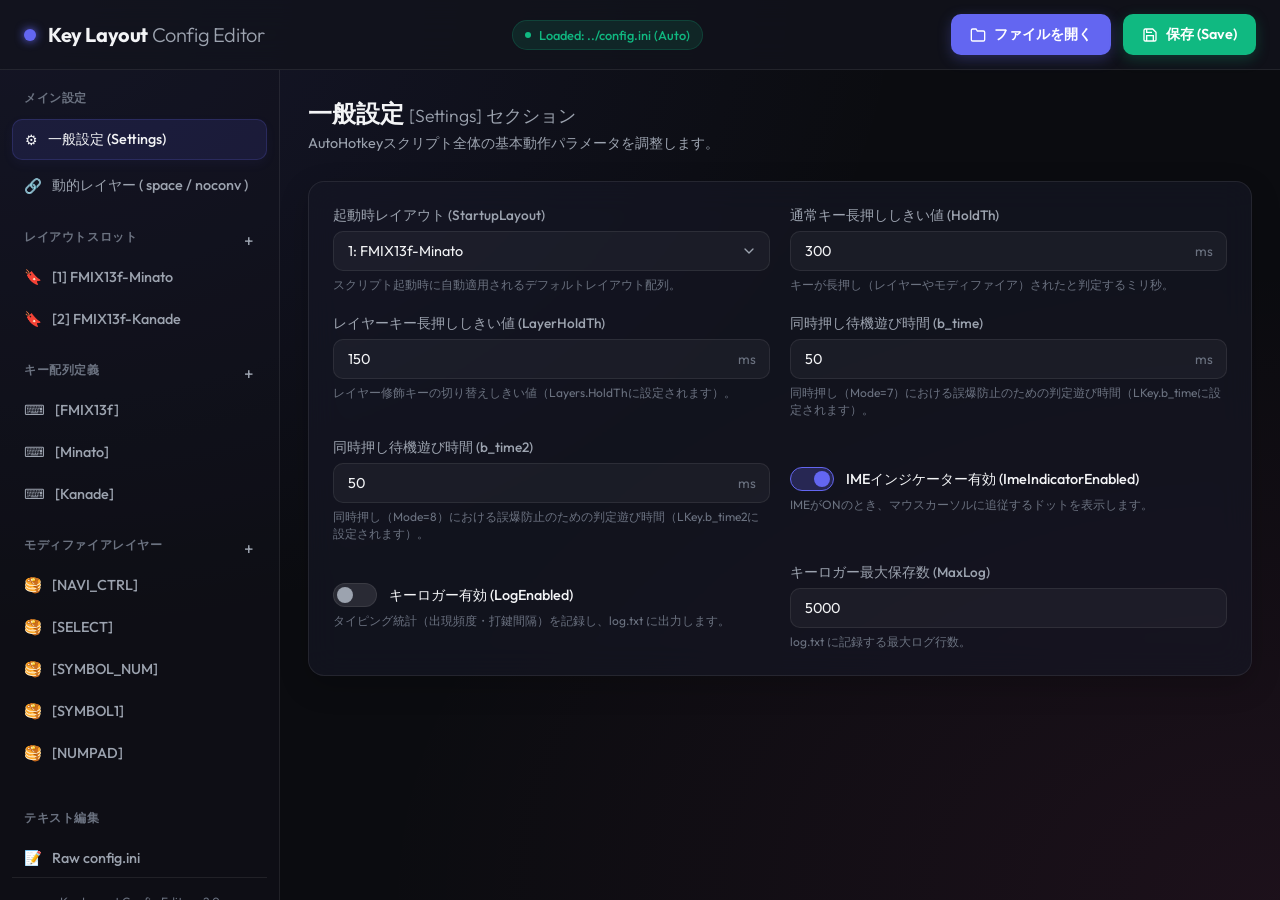
==== commit 82d42437: "feat: implement INI parser and configuration editor UI for keyboard layout management" ====
--- a/ui/index.html
+++ b/ui/index.html
@@ -136,6 +136,14 @@
                                 </div>
                                 <span class="help-text">同時押し（Mode=7）における誤爆防止のための判定遊び時間（LKey.b_timeに設定されます）。</span>
                             </div>
+                            <div class="form-group">
+                                <label for="setting-b-time2">同時押し待機遊び時間 (b_time2)</label>
+                                <div class="input-with-unit">
+                                    <input type="number" id="setting-b-time2" class="form-control" min="0" max="500" step="5">
+                                    <span class="unit">ms</span>
+                                </div>
+                                <span class="help-text">同時押し（Mode=8）における誤爆防止のための判定遊び時間（LKey.b_time2に設定されます）。</span>
+                            </div>
                             <div class="form-group toggle-group">
                                 <div class="toggle-control">
                                     <label class="switch">
@@ -306,7 +314,10 @@
                                     <thead>
                                         <tr>
                                             <th>キーの組み合わせ (物理)</th>
-                                            <th>出力文字列</th>
+                                            <th>モード設定 (mode, hold_th, b_time)</th>
+                                            <th>アクション 1</th>
+                                            <th>アクション 2</th>
+                                            <th>アクション 3</th>
                                             <th>操作</th>
                                         </tr>
                                     </thead>
@@ -532,10 +543,49 @@
                         </select>
                     </div>
                 </div>
+                
+                <div class="form-row mt-3">
+                    <div class="form-group flex-1">
+                        <label for="add-comb-mode">動作モード (Mode)</label>
+                        <select id="add-comb-mode" class="form-control">
+                            <option value="8">Mode 8 (タイミング制御・B先行離鍵)</option>
+                            <option value="7">Mode 7 (誤爆防止・タイミング制御・バッファ)</option>
+                            <option value="4">Mode 4 (コンビネーション優先)</option>
+                        </select>
+                    </div>
+                </div>
+
+                <div class="form-row mt-3">
+                    <div class="form-group flex-1">
+                        <label for="add-comb-hold-th">判定しきい値 (HoldTh) (任意)</label>
+                        <div class="input-with-unit">
+                            <input type="number" id="add-comb-hold-th" class="form-control" placeholder="例: 250" min="50" max="1000" step="10">
+                            <span class="unit">ms</span>
+                        </div>
+                    </div>
+                    <div class="form-group flex-1">
+                        <label for="add-comb-b-time">同時押し遊び時間 (b_time) (任意)</label>
+                        <div class="input-with-unit">
+                            <input type="number" id="add-comb-b-time" class="form-control" placeholder="例: 50" min="0" max="500" step="5">
+                            <span class="unit">ms</span>
+                        </div>
+                    </div>
+                </div>
+
                 <div class="form-group mt-3">
-                    <label for="add-comb-value">出力文字列</label>
-                    <input type="text" id="add-comb-value" class="form-control font-mono" placeholder="例: areru">
-                    <span class="help-text">同時押しされた際に送信する単語やマクロです。</span>
+                    <label for="add-comb-action1">アクション 1 (必須)</label>
+                    <input type="text" id="add-comb-action1" class="form-control font-mono" placeholder="例: areru">
+                </div>
+
+                <div class="form-row mt-3">
+                    <div class="form-group flex-1">
+                        <label for="add-comb-action2">アクション 2 (2回打鍵時) (任意)</label>
+                        <input type="text" id="add-comb-action2" class="form-control font-mono" placeholder="例: areru2">
+                    </div>
+                    <div class="form-group flex-1">
+                        <label for="add-comb-action3">アクション 3 (3回打鍵時) (任意)</label>
+                        <input type="text" id="add-comb-action3" class="form-control font-mono" placeholder="例: areru3">
+                    </div>
                 </div>
             </div>
             <div class="modal-footer">
